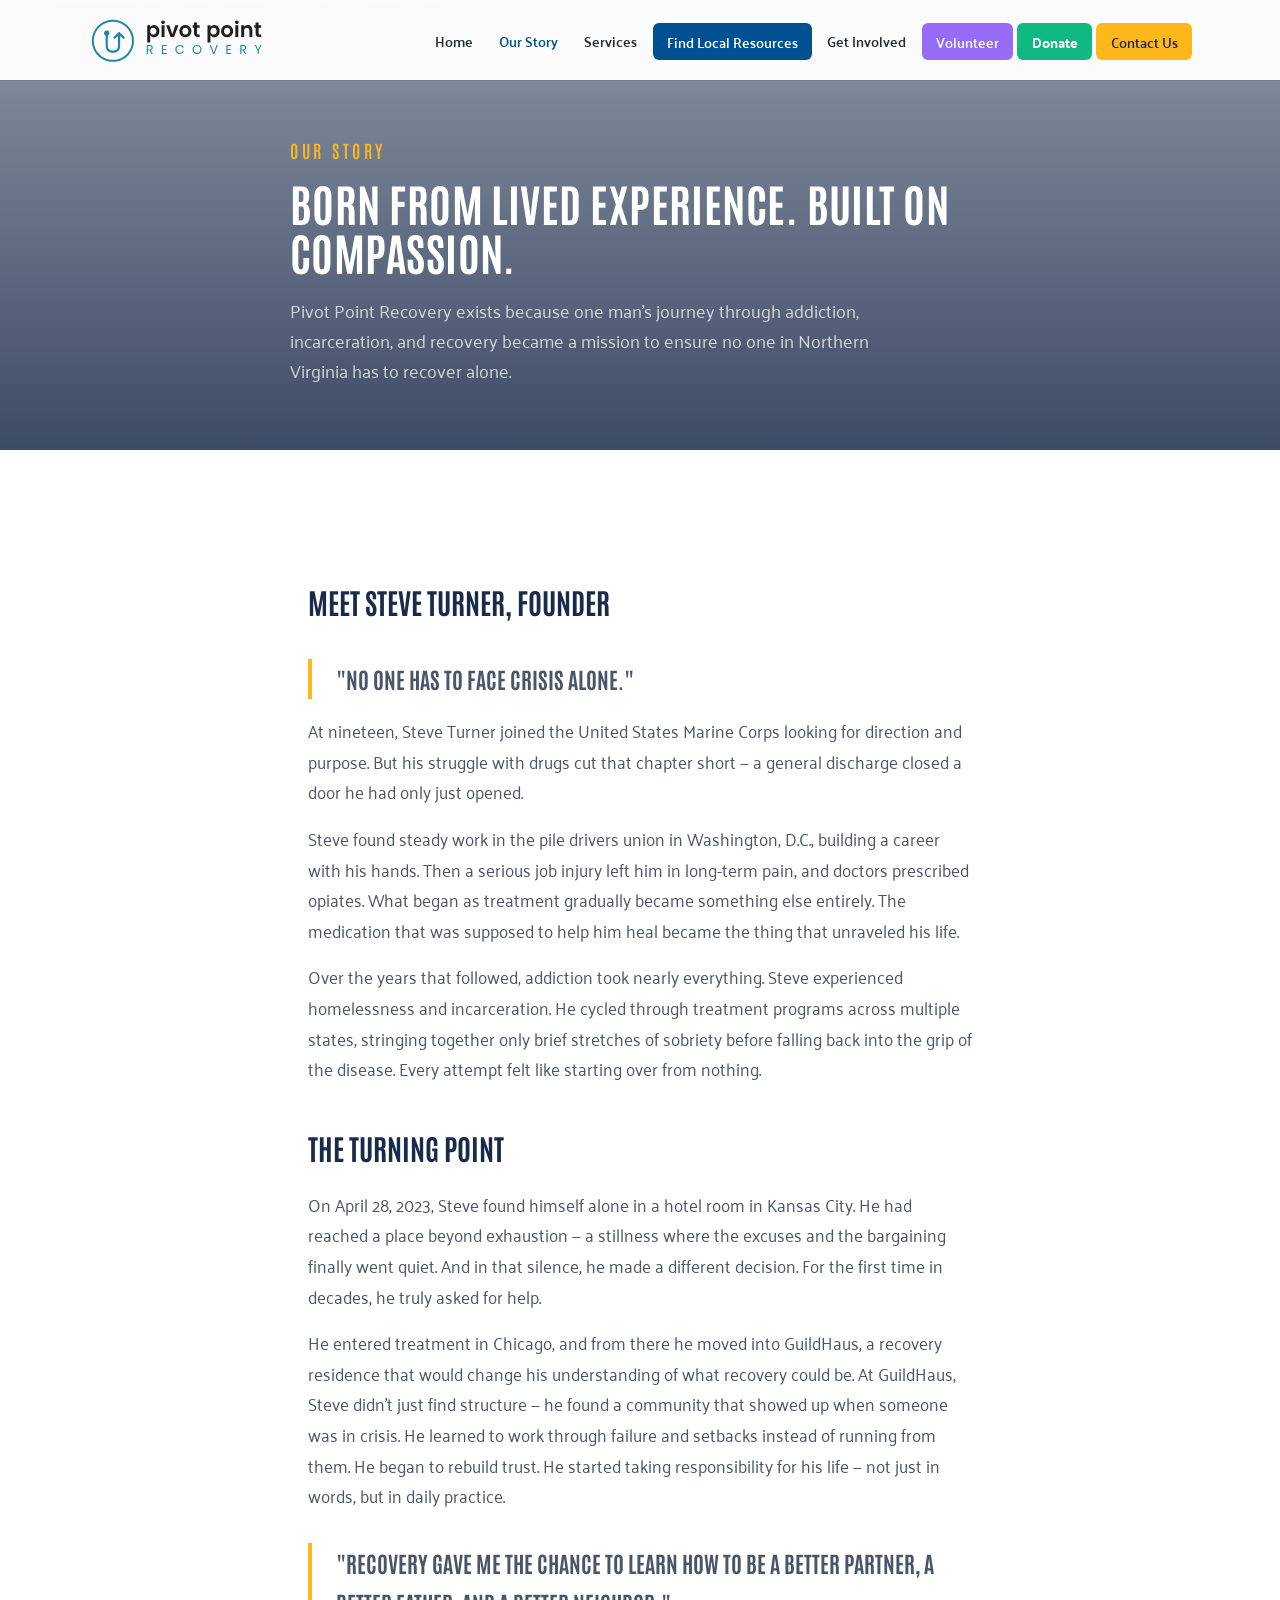
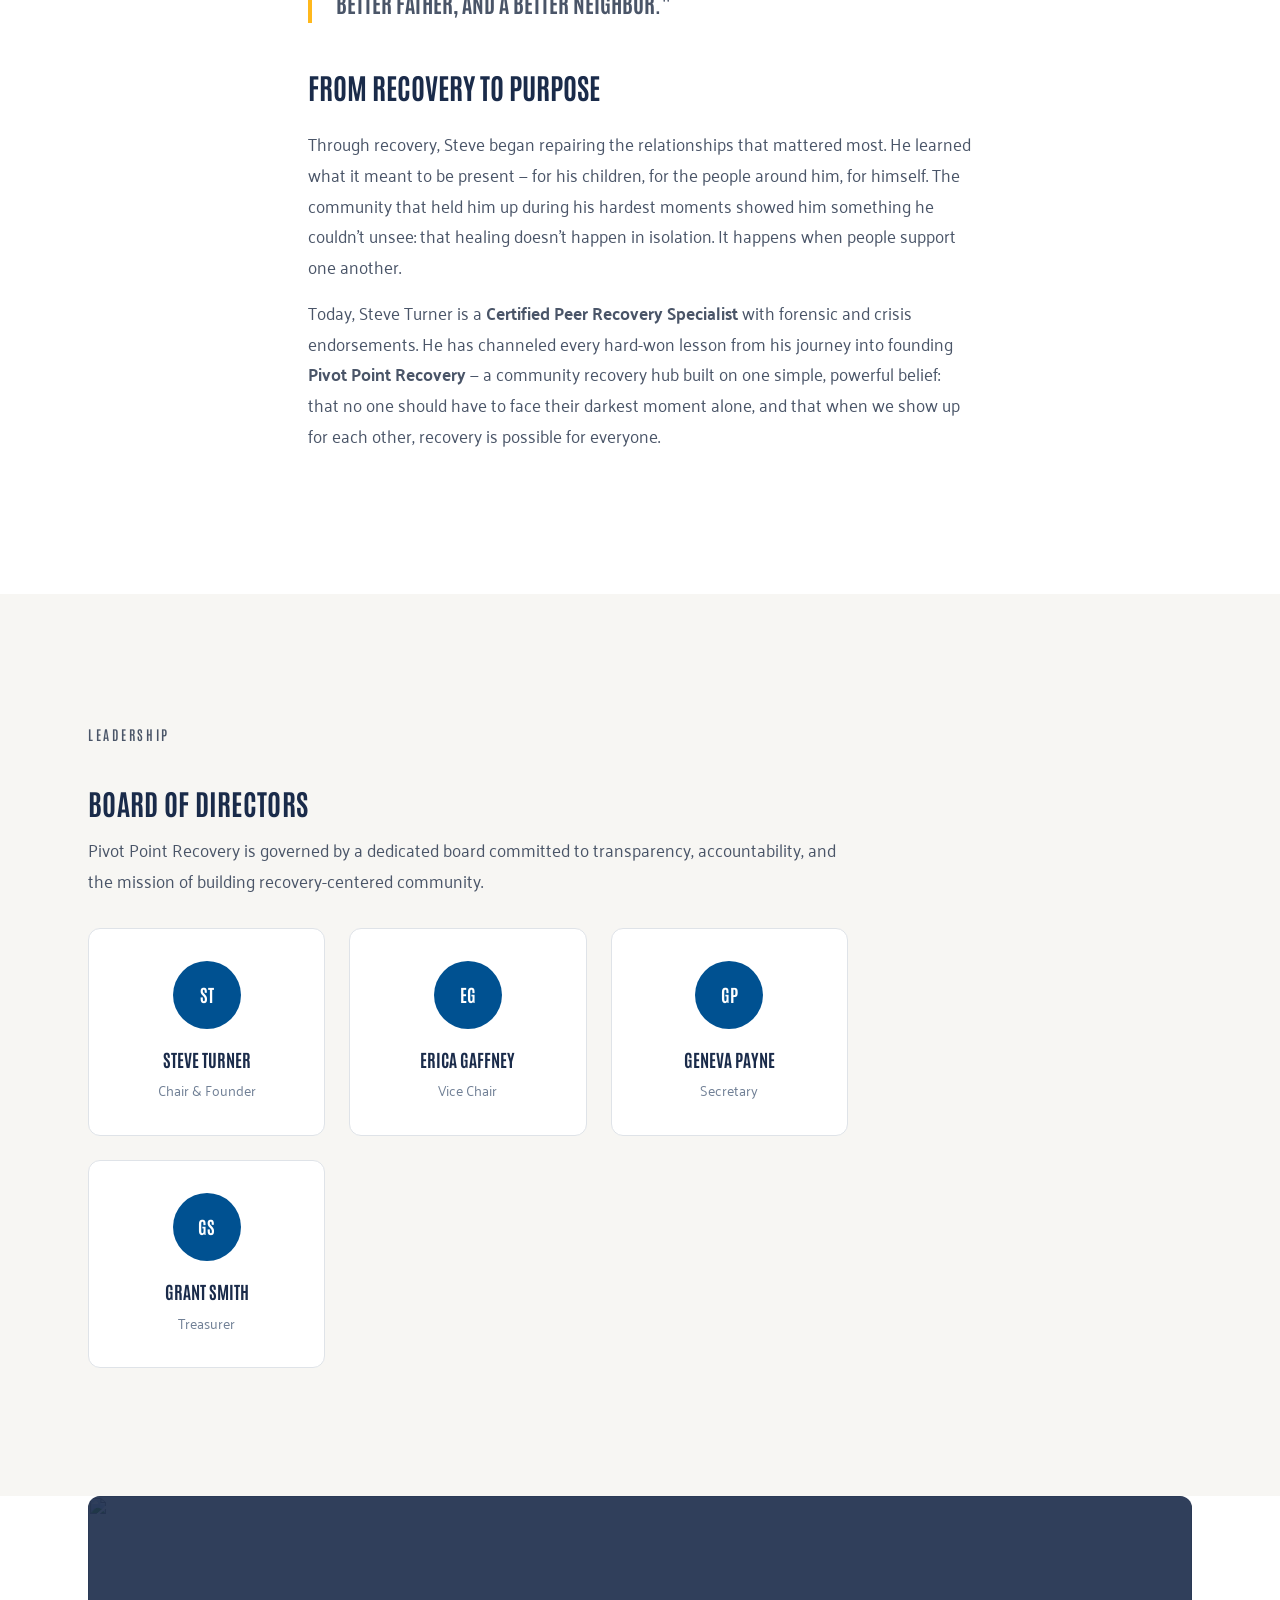
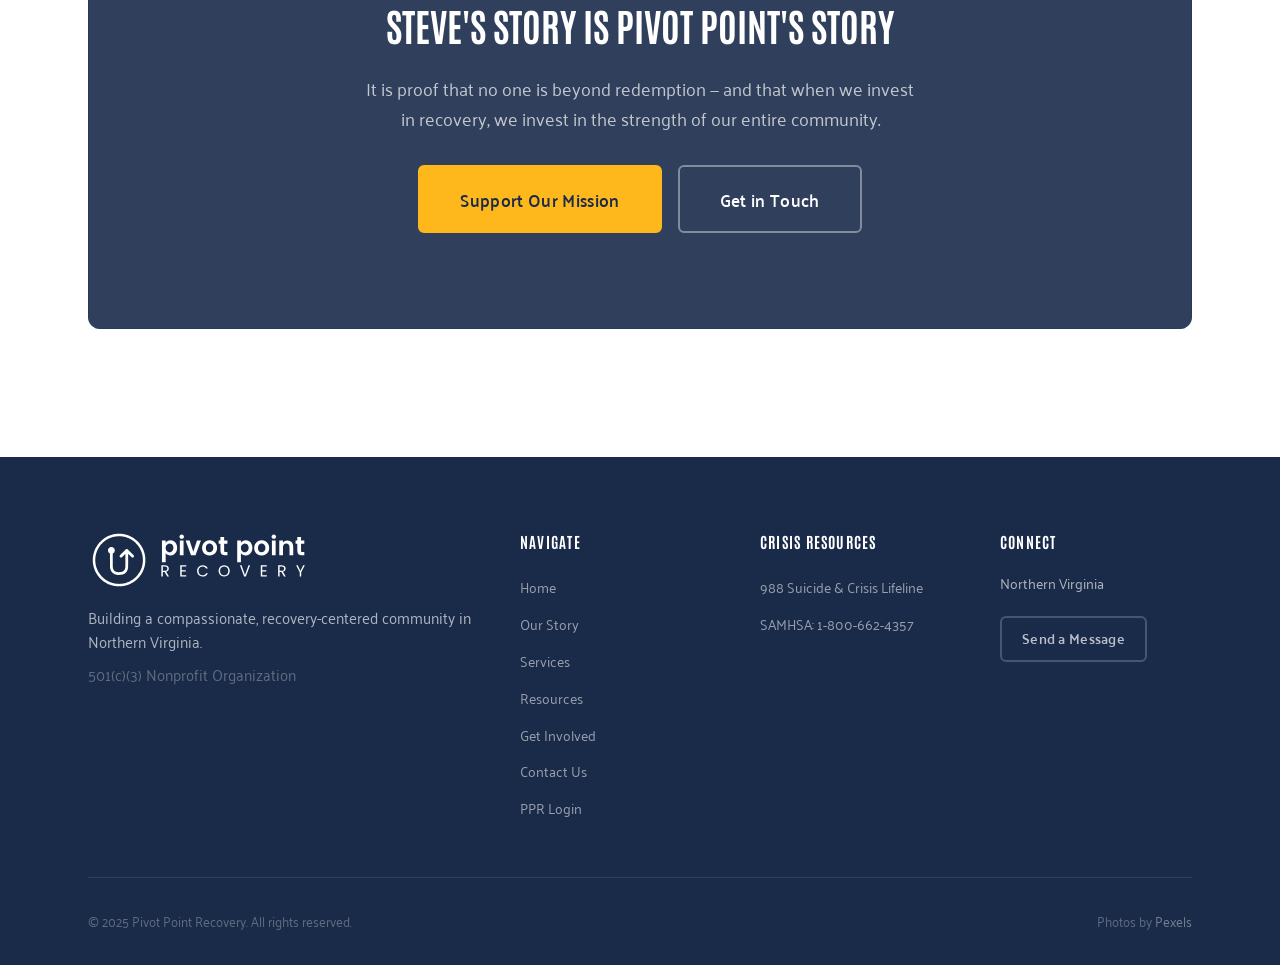
==== about.html @ d370912e "Extract public website into its own repo; fix volunteer + donate pages Pulls the public marketing si" ====
<!DOCTYPE html>
<html lang="en">
<head>
  <meta charset="UTF-8">
  <meta name="viewport" content="width=device-width, initial-scale=1.0">
  <title>Our Story — Pivot Point Recovery</title>
  <meta name="description" content="Founded by Steve Turner, a Certified Peer Recovery Specialist, Pivot Point Recovery was born from lived experience and a determination to give others the same opportunity for recovery.">
  <link rel="preconnect" href="https://fonts.googleapis.com">
  <link rel="preconnect" href="https://fonts.gstatic.com" crossorigin>
  <link href="https://fonts.googleapis.com/css2?family=Antonio:wght@400;500;600;700&family=Palanquin:wght@300;400;500;600;700&family=Plus+Jakarta+Sans:wght@500;700&display=swap" rel="stylesheet">
  <link rel="icon" type="image/svg+xml" href="/favicon.svg">
  <link rel="stylesheet" href="/styles.css">
</head>
<body>
  <nav class="nav scrolled" id="nav">
    <div class="nav-inner">
      <a href="/" class="nav-logo">
        <img class="nav-logo-img nav-logo-white" src="/logo-white.svg" alt="Pivot Point Recovery">
        <img class="nav-logo-img nav-logo-teal" src="/logo-color.svg" alt="Pivot Point Recovery">
      </a>
      <button class="nav-toggle" id="navToggle" aria-label="Toggle navigation"><span></span><span></span><span></span></button>
      <ul class="nav-links" id="navLinks">
        <li><a href="/">Home</a></li>
        <li><a href="/about" class="active">Our Story</a></li>
        <li><a href="/services">Services</a></li>
        <li><a href="/resources" class="nav-resources">Find Local Resources</a></li>
        <li><a href="/get-involved">Get Involved</a></li>
        <li><a href="/volunteer" class="nav-volunteer">Volunteer</a></li>
        <li><a href="/donate" class="nav-donate">Donate</a></li>
        <li><a href="/contact" class="nav-cta">Contact Us</a></li>
      </ul>
    </div>
  </nav>

  <section class="page-hero">
    <div class="page-hero-bg">
      <img src="https://images.pexels.com/photos/5711170/pexels-photo-5711170.jpeg?auto=compress&cs=tinysrgb&w=1920" alt="People sharing their stories during a recovery support group" loading="eager">
      <div class="page-hero-overlay"></div>
    </div>
    <div class="container">
      <p class="section-label">Our Story</p>
      <h1 class="section-title">Born from lived experience. Built on compassion.</h1>
      <p>Pivot Point Recovery exists because one man's journey through addiction, incarceration, and recovery became a mission to ensure no one in Northern Virginia has to recover alone.</p>
    </div>
  </section>

  <section class="content-section">
    <div class="container content-narrow">
      <h2>Meet Steve Turner, Founder</h2>
      <p class="story-quote">"No one has to face crisis alone."</p>
      <p>At nineteen, Steve Turner joined the United States Marine Corps looking for direction and purpose. But his struggle with drugs cut that chapter short — a general discharge closed a door he had only just opened.</p>
      <p>Steve found steady work in the pile drivers union in Washington, D.C., building a career with his hands. Then a serious job injury left him in long-term pain, and doctors prescribed opiates. What began as treatment gradually became something else entirely. The medication that was supposed to help him heal became the thing that unraveled his life.</p>
      <p>Over the years that followed, addiction took nearly everything. Steve experienced homelessness and incarceration. He cycled through treatment programs across multiple states, stringing together only brief stretches of sobriety before falling back into the grip of the disease. Every attempt felt like starting over from nothing.</p>
      <h2>The Turning Point</h2>
      <p>On April 28, 2023, Steve found himself alone in a hotel room in Kansas City. He had reached a place beyond exhaustion — a stillness where the excuses and the bargaining finally went quiet. And in that silence, he made a different decision. For the first time in decades, he truly asked for help.</p>
      <p>He entered treatment in Chicago, and from there he moved into GuildHaus, a recovery residence that would change his understanding of what recovery could be. At GuildHaus, Steve didn't just find structure — he found a community that showed up when someone was in crisis. He learned to work through failure and setbacks instead of running from them. He began to rebuild trust. He started taking responsibility for his life — not just in words, but in daily practice.</p>
      <p class="story-quote">"Recovery gave me the chance to learn how to be a better partner, a better father, and a better neighbor."</p>
      <h2>From Recovery to Purpose</h2>
      <p>Through recovery, Steve began repairing the relationships that mattered most. He learned what it meant to be present — for his children, for the people around him, for himself. The community that held him up during his hardest moments showed him something he couldn't unsee: that healing doesn't happen in isolation. It happens when people support one another.</p>
      <p>Today, Steve Turner is a <strong>Certified Peer Recovery Specialist</strong> with forensic and crisis endorsements. He has channeled every hard-won lesson from his journey into founding <strong>Pivot Point Recovery</strong> — a community recovery hub built on one simple, powerful belief: that no one should have to face their darkest moment alone, and that when we show up for each other, recovery is possible for everyone.</p>
    </div>
  </section>

  <section class="content-section alt">
    <div class="container">
      <div class="content-narrow">
        <p class="section-label">Leadership</p>
        <h2 class="section-title">Board of Directors</h2>
        <p>Pivot Point Recovery is governed by a dedicated board committed to transparency, accountability, and the mission of building recovery-centered community.</p>
      </div>
      <div class="team-grid" style="max-width:760px">
        <div class="team-card"><div class="team-initials">ST</div><h3>Steve Turner</h3><p>Chair &amp; Founder</p></div>
        <div class="team-card"><div class="team-initials">EG</div><h3>Erica Gaffney</h3><p>Vice Chair</p></div>
        <div class="team-card"><div class="team-initials">GP</div><h3>Geneva Payne</h3><p>Secretary</p></div>
        <div class="team-card"><div class="team-initials">GS</div><h3>Grant Smith</h3><p>Treasurer</p></div>
      </div>
    </div>
  </section>

  <section class="cta-section">
    <div class="container">
      <div class="cta-banner">
        <img src="https://images.pexels.com/photos/3184423/pexels-photo-3184423.jpeg?auto=compress&cs=tinysrgb&w=1920" alt="" class="cta-bg-img" loading="lazy">
        <div class="cta-overlay"></div>
        <div class="cta-content">
          <h2>Steve's story is Pivot Point's story</h2>
          <p>It is proof that no one is beyond redemption — and that when we invest in recovery, we invest in the strength of our entire community.</p>
          <div class="cta-actions">
            <a href="/get-involved" class="btn btn-primary btn-large">Support Our Mission</a>
            <a href="/contact" class="btn btn-ghost btn-large">Get in Touch</a>
          </div>
        </div>
      </div>
    </div>
  </section>

  <footer class="footer">
    <div class="container">
      <div class="footer-grid">
        <div class="footer-brand">
          <a href="/" class="footer-logo-link">
            <img class="footer-logo-img" src="/logo-white.svg" alt="Pivot Point Recovery">
          </a>
          <p>Building a compassionate, recovery-centered community in Northern Virginia.</p>
          <p class="footer-org-type">501(c)(3) Nonprofit Organization</p>
        </div>
        <div class="footer-col">
          <h4>Navigate</h4>
          <ul><li><a href="/">Home</a></li><li><a href="/about">Our Story</a></li><li><a href="/services">Services</a></li><li><a href="/resources">Resources</a></li><li><a href="/get-involved">Get Involved</a></li><li><a href="/contact">Contact Us</a></li><li><a href="/portal">PPR Login</a></li></ul>
        </div>
        <div class="footer-col">
          <h4>Crisis Resources</h4>
          <ul><li><a href="tel:988">988 Suicide &amp; Crisis Lifeline</a></li><li><a href="tel:18006624357">SAMHSA: 1-800-662-4357</a></li></ul>
        </div>
        <div class="footer-col">
          <h4>Connect</h4>
          <p>Northern Virginia</p>
          <a href="/contact" class="btn btn-outline btn-small">Send a Message</a>
        </div>
      </div>
      <div class="footer-bottom">
        <p>&copy; 2025 Pivot Point Recovery. All rights reserved.</p>
        <p class="photo-credit">Photos by <a href="https://www.pexels.com" target="_blank" rel="noopener">Pexels</a></p>
      </div>
    </div>
  </footer>
  <script src="/main.js"></script>
</body>
</html>
---- styles.css ----
/* ========================================
   PIVOT POINT RECOVERY — Modern Redesign
   Inspired by unitedway.org — bold, clean, people-centered
   Fonts: Antonio (headlines) + Palanquin (body)
   ======================================== */

:root {
  --color-blue: #005191;
  --color-blue-dark: #003d6e;
  --color-blue-light: #e8f1f8;
  --color-navy: #1a2b4a;
  --color-gold: #ffb81c;
  --color-gold-hover: #e5a518;
  --color-gold-glow: rgba(255, 184, 28, 0.12);
  --color-red: #e03c31;
  --color-white: #ffffff;
  --color-offwhite: #f7f6f3;
  --color-light: #eef0f2;
  --color-text: #1e2a3a;
  --color-text-mid: #4a5568;
  --color-text-light: #718096;
  --color-border: #dfe3e8;
  --font-display: 'Antonio', sans-serif;
  --font-body: 'Palanquin', -apple-system, sans-serif;
  --section-pad: clamp(5rem, 10vw, 8rem);
  --container: 1200px;
  --radius: 12px;
  --ease: cubic-bezier(0.22, 1, 0.36, 1);
}

*, *::before, *::after { box-sizing: border-box; margin: 0; padding: 0; }
html { scroll-behavior: smooth; }
body {
  font-family: var(--font-body);
  color: var(--color-text);
  background: var(--color-white);
  line-height: 1.7;
  font-size: 17px;
  -webkit-font-smoothing: antialiased;
}
a { color: var(--color-blue); text-decoration: none; transition: color 0.3s; }
a:hover { color: var(--color-blue-dark); }
img { max-width: 100%; display: block; }
ul { list-style: none; }

.container { max-width: var(--container); margin: 0 auto; padding: 0 clamp(1.25rem, 4vw, 3rem); }

/* ---- Typography ---- */
.section-label {
  font-family: var(--font-display);
  font-weight: 600;
  font-size: 0.85rem;
  letter-spacing: 0.2em;
  text-transform: uppercase;
  color: var(--color-blue);
  margin-bottom: 0.75rem;
}
.section-title {
  font-family: var(--font-display);
  font-size: clamp(1.9rem, 3.5vw, 3rem);
  font-weight: 700;
  text-transform: uppercase;
  color: var(--color-navy);
  line-height: 1.1;
  letter-spacing: 0.01em;
  margin-bottom: 1.25rem;
}
.section-header { max-width: 700px; margin-bottom: 3.5rem; }
.section-header.center { text-align: center; margin-left: auto; margin-right: auto; }
.section-header p { color: var(--color-text-mid); font-size: 1.1rem; }
.section-cta { text-align: center; margin-top: 3rem; }

/* ---- Buttons ---- */
.btn {
  display: inline-flex; align-items: center; gap: 0.5rem;
  padding: 0.85rem 2rem; font-family: var(--font-body); font-weight: 600;
  font-size: 0.95rem; border-radius: 6px; border: 2px solid transparent;
  cursor: pointer; transition: all 0.3s var(--ease); text-align: center;
  letter-spacing: 0.02em;
}
.btn-primary { background: var(--color-gold); color: var(--color-navy); border-color: var(--color-gold); }
.btn-primary:hover { background: var(--color-gold-hover); border-color: var(--color-gold-hover); color: var(--color-navy); transform: translateY(-2px); box-shadow: 0 8px 24px rgba(255,184,28,0.3); }
.btn-blue { background: var(--color-blue); color: #fff; border-color: var(--color-blue); }
.btn-blue:hover { background: var(--color-blue-dark); border-color: var(--color-blue-dark); color: #fff; transform: translateY(-2px); box-shadow: 0 8px 24px rgba(0,81,145,0.3); }
.btn-ghost { background: transparent; color: #fff; border-color: rgba(255,255,255,0.4); }
.btn-ghost:hover { border-color: #fff; color: #fff; transform: translateY(-2px); }
.btn-outline { background: transparent; color: var(--color-navy); border-color: var(--color-border); }
.btn-outline:hover { border-color: var(--color-blue); color: var(--color-blue); transform: translateY(-2px); }
.btn-large { padding: 1.1rem 2.5rem; font-size: 1.05rem; }
.btn-small { padding: 0.55rem 1.25rem; font-size: 0.85rem; }

/* ========================================
   NAVIGATION
   ======================================== */
.nav {
  position: fixed; top: 0; left: 0; right: 0; z-index: 1000;
  background: transparent;
  transition: all 0.4s;
}
.nav.scrolled {
  background: rgba(255, 255, 255, 0.97); backdrop-filter: blur(12px);
  box-shadow: 0 1px 0 rgba(0,0,0,0.08);
}
.nav.scrolled .nav-logo-text { color: var(--color-navy); }
.nav.scrolled .nav-links a { color: var(--color-text); }
.nav.scrolled .nav-links a:hover, .nav.scrolled .nav-links a.active { color: var(--color-blue); }
.nav.scrolled .nav-cta { background: var(--color-gold); color: var(--color-navy) !important; border-color: var(--color-gold); }
.nav.scrolled .nav-cta:hover { background: var(--color-gold-hover); }
.nav.scrolled .nav-toggle span { background: var(--color-navy); }

.nav-inner {
  max-width: var(--container); margin: 0 auto;
  padding: 0 clamp(1.25rem, 4vw, 3rem);
  display: flex; align-items: center; justify-content: space-between; height: 80px;
}
.nav-logo { display: flex; align-items: center; gap: 0.75rem; }
.nav-logo-mark {
  display: flex; align-items: center; justify-content: center;
  width: 44px; height: 44px; background: var(--color-blue); color: #fff;
  border-radius: 8px; font-family: var(--font-display); font-size: 0.9rem;
  font-weight: 700; letter-spacing: 0.02em;
}
.nav-logo-text { font-family: var(--font-display); font-size: 1.15rem; font-weight: 700; color: #fff; transition: color 0.4s; text-transform: uppercase; letter-spacing: 0.03em; }

/* ---- SVG Logo ---- */
.nav-logo-img { height: 48px; width: auto; }
.nav-logo-teal { display: none; }
.nav.scrolled .nav-logo-teal { display: block; }
.nav.scrolled .nav-logo-white { display: none; }
.footer-logo-img { height: 60px; width: auto; }

.nav-links { display: flex; align-items: center; gap: 0.25rem; }
.nav-links a {
  padding: 0.4rem 0.7rem; font-size: 0.85rem; font-weight: 600;
  color: rgba(255,255,255,0.85); border-radius: 6px; transition: all 0.3s;
}
.nav-links a:hover, .nav-links a.active { color: #fff; background: rgba(255,255,255,0.12); }
.nav-cta {
  background: var(--color-gold) !important; color: var(--color-navy) !important;
  padding: 0.35rem 0.9rem !important; border-radius: 6px !important;
  border: none;
}
.nav-cta:hover { background: var(--color-gold-hover) !important; }
.nav-resources {
  background: var(--color-blue) !important; color: #fff !important;
  padding: 0.35rem 0.9rem !important; border-radius: 6px !important;
  border: none; font-weight: 600 !important;
}
.nav-resources:hover { background: var(--color-blue-dark) !important; }
.nav.scrolled .nav-resources { background: var(--color-blue) !important; color: #fff !important; }
.nav.scrolled .nav-resources:hover { background: var(--color-blue-dark) !important; }
.nav-donate {
  background: #10b981 !important; color: #fff !important;
  padding: 0.35rem 0.9rem !important; border-radius: 6px !important;
  border: none; font-weight: 700 !important;
}
.nav-donate:hover { background: #059669 !important; }
.nav.scrolled .nav-donate { background: #10b981 !important; color: #fff !important; }
.nav.scrolled .nav-donate:hover { background: #059669 !important; }
.nav-volunteer {
  background: rgba(139,92,246,0.9) !important; color: #fff !important;
  padding: 0.35rem 0.9rem !important; border-radius: 6px !important;
  border: none; font-weight: 600 !important;
}
.nav-volunteer:hover { background: rgba(124,58,237,1) !important; }
.nav.scrolled .nav-volunteer { background: rgba(139,92,246,0.9) !important; color: #fff !important; }
.nav.scrolled .nav-volunteer:hover { background: rgba(124,58,237,1) !important; }

.nav-toggle { display: none; flex-direction: column; gap: 5px; background: none; border: none; cursor: pointer; padding: 8px; }
.nav-toggle span { display: block; width: 24px; height: 2px; background: #fff; border-radius: 2px; transition: all 0.3s; }

/* ========================================
   HERO — Static Image Background
   ======================================== */
.hero {
  position: relative; min-height: 100vh; display: flex;
  align-items: center; justify-content: center; overflow: hidden;
}
.hero-bg { position: absolute; inset: 0; }
.hero-bg img { width: 100%; height: 100%; object-fit: cover; }
.hero-overlay {
  position: absolute; inset: 0;
  background: linear-gradient(180deg, rgba(26,43,74,0.55) 0%, rgba(26,43,74,0.7) 50%, rgba(26,43,74,0.85) 100%);
}
.hero-content {
  position: relative; text-align: center; max-width: 860px;
  padding: 0 2rem; margin-top: -2rem;
}
.hero-badge {
  display: inline-block; padding: 0.5rem 1.25rem; border-radius: 6px;
  background: rgba(255,184,28,0.15); border: 1px solid rgba(255,184,28,0.3);
  font-family: var(--font-display); font-size: 0.8rem; font-weight: 600;
  letter-spacing: 0.2em; text-transform: uppercase;
  color: var(--color-gold); margin-bottom: 2rem;
  opacity: 0; animation: fadeUp 0.8s var(--ease) 0.2s forwards;
}
.hero-title {
  font-family: var(--font-display); font-size: clamp(2.4rem, 5.5vw, 4rem);
  font-weight: 700; text-transform: uppercase; letter-spacing: 0.01em;
  line-height: 1.08; color: #fff; margin-bottom: 1.5rem;
  opacity: 0; animation: fadeUp 0.8s var(--ease) 0.4s forwards;
}
.hero-title em { font-style: normal; color: var(--color-gold); }
.hero-tagline {
  font-family: var(--font-display); font-size: clamp(1rem, 1.8vw, 1.3rem);
  font-weight: 600; text-transform: uppercase; letter-spacing: 0.15em;
  color: var(--color-gold); margin-bottom: 1rem;
  opacity: 0; animation: fadeUp 0.8s var(--ease) 0.55s forwards;
}
.hero-subtitle {
  font-size: clamp(1rem, 1.5vw, 1.15rem); color: rgba(255,255,255,0.75);
  line-height: 1.8; max-width: 620px; margin: 0 auto 2.5rem;
  opacity: 0; animation: fadeUp 0.8s var(--ease) 0.7s forwards;
}
.hero-actions {
  display: flex; gap: 1rem; justify-content: center; flex-wrap: wrap;
  opacity: 0; animation: fadeUp 0.8s var(--ease) 0.9s forwards;
}

.hero-scroll {
  position: absolute; bottom: 2.5rem; left: 50%; transform: translateX(-50%);
  display: flex; flex-direction: column; align-items: center; gap: 0.5rem;
  color: rgba(255,255,255,0.4); font-family: var(--font-display);
  font-size: 0.7rem; letter-spacing: 0.25em; text-transform: uppercase;
  opacity: 0; animation: fadeUp 0.8s var(--ease) 1.2s forwards;
}
.scroll-line { width: 1px; height: 40px; background: rgba(255,255,255,0.2); position: relative; overflow: hidden; }
.scroll-line::after { content: ''; position: absolute; top: -100%; width: 100%; height: 50%; background: var(--color-gold); animation: scrollPulse 2s ease-in-out infinite; }

@keyframes fadeUp { from { opacity: 0; transform: translateY(24px); } to { opacity: 1; transform: translateY(0); } }
@keyframes scrollPulse { 0% { top: -50%; } 100% { top: 150%; } }

/* ========================================
   IMPACT STRIP
   ======================================== */
.impact-strip { background: var(--color-blue); padding: 2.5rem 0; }
.impact-items { display: flex; align-items: center; justify-content: center; gap: 3rem; flex-wrap: wrap; }
.impact-item { text-align: center; }
.impact-number { display: block; font-family: var(--font-display); font-size: 2.6rem; font-weight: 700; color: var(--color-gold); line-height: 1; }
.impact-label { display: block; font-size: 0.85rem; color: rgba(255,255,255,0.7); margin-top: 0.4rem; font-weight: 500; }
.impact-divider { width: 1px; height: 40px; background: rgba(255,255,255,0.15); }

/* ========================================
   SPLIT SECTIONS (Mission, Why Local)
   ======================================== */
.mission, .why-local { padding: var(--section-pad) 0; }
.split-section { display: grid; grid-template-columns: 1fr 1fr; gap: clamp(2rem, 5vw, 5rem); align-items: center; }
.split-section.reverse .split-image { order: 2; }
.split-section.reverse .split-content { order: 1; }
.split-image { border-radius: var(--radius); overflow: hidden; position: relative; }
.split-image img { width: 100%; height: 100%; object-fit: cover; min-height: 400px; }
.split-image::after {
  content: ''; position: absolute; bottom: 0; left: 0;
  width: 6px; height: 60%; background: var(--color-gold);
}
.split-content p { color: var(--color-text-mid); margin-bottom: 1.5rem; font-size: 1.05rem; }
.split-content .btn { margin-top: 0.5rem; }

/* ---- Check List ---- */
.check-list { margin-top: 1.5rem; display: flex; flex-direction: column; gap: 1rem; }
.check-item { display: flex; align-items: flex-start; gap: 0.85rem; }
.check-mark {
  flex-shrink: 0; width: 28px; height: 28px; display: flex; align-items: center;
  justify-content: center; background: var(--color-blue-light); color: var(--color-blue);
  border-radius: 50%; font-size: 0.8rem; font-weight: 700; margin-top: 0.1rem;
}
.check-item p { font-size: 1rem; color: var(--color-text-mid); line-height: 1.5; }

/* ========================================
   NEED SECTION — Image Cards
   ======================================== */
.need { padding: var(--section-pad) 0; background: var(--color-offwhite); }
.card-row { display: grid; grid-template-columns: repeat(3, 1fr); gap: 2rem; }
.image-card { border-radius: var(--radius); overflow: hidden; background: var(--color-white); box-shadow: 0 2px 12px rgba(0,0,0,0.04); transition: transform 0.4s var(--ease), box-shadow 0.4s; }
.image-card:hover { transform: translateY(-6px); box-shadow: 0 20px 50px rgba(0,0,0,0.08); }
.image-card-img { height: 220px; overflow: hidden; }
.image-card-img img { width: 100%; height: 100%; object-fit: cover; transition: transform 0.6s var(--ease); }
.image-card:hover .image-card-img img { transform: scale(1.05); }
.image-card-body { padding: 1.75rem; }
.image-card-body h3 { font-family: var(--font-display); font-size: 1.25rem; font-weight: 700; text-transform: uppercase; color: var(--color-navy); margin-bottom: 0.6rem; }
.image-card-body p { font-size: 0.95rem; color: var(--color-text-mid); line-height: 1.65; }

/* ========================================
   QUOTE BANNER
   ======================================== */
.quote-banner { position: relative; padding: clamp(5rem, 12vw, 10rem) 0; overflow: hidden; }
.quote-bg { position: absolute; inset: 0; }
.quote-bg img { width: 100%; height: 100%; object-fit: cover; }
.quote-overlay { position: absolute; inset: 0; background: rgba(0,81,145,0.88); }
.quote-banner .container { position: relative; }
.quote-banner blockquote { text-align: center; max-width: 700px; margin: 0 auto; }
.quote-banner blockquote p { font-family: var(--font-display); font-size: clamp(1.8rem, 4vw, 3rem); font-weight: 700; text-transform: uppercase; color: #fff; line-height: 1.15; margin-bottom: 1.5rem; }
.quote-banner cite { font-style: normal; font-size: 1rem; font-weight: 600; color: var(--color-gold); }

/* ========================================
   SERVICES GRID
   ======================================== */
.services-section { padding: var(--section-pad) 0; }
.services-grid { display: grid; grid-template-columns: repeat(4, 1fr); gap: 1.5rem; }
.service-card {
  padding: 2.25rem; border-radius: var(--radius); background: var(--color-white);
  border: 1px solid var(--color-border); transition: all 0.4s var(--ease);
  position: relative; overflow: hidden;
}
.service-card::before {
  content: ''; position: absolute; top: 0; left: 0;
  width: 100%; height: 4px; background: var(--color-blue);
  transform: scaleX(0); transform-origin: left; transition: transform 0.4s var(--ease);
}
.service-card:hover { transform: translateY(-4px); box-shadow: 0 16px 40px rgba(0,0,0,0.06); }
.service-card:hover::before { transform: scaleX(1); }
.service-card.featured { background: var(--color-navy); border-color: var(--color-navy); }
.service-card.featured::before { background: var(--color-gold); }
.service-card.featured h3, .service-card.featured p { color: #fff; }
.service-card.featured .service-icon { background: rgba(255,184,28,0.15); color: var(--color-gold); }
.service-icon {
  width: 52px; height: 52px; display: flex; align-items: center; justify-content: center;
  background: var(--color-blue-light); color: var(--color-blue); border-radius: 10px; margin-bottom: 1.25rem;
}
.service-icon svg { width: 24px; height: 24px; }
.service-card h3 { font-family: var(--font-display); font-size: 1.2rem; font-weight: 700; text-transform: uppercase; color: var(--color-navy); margin-bottom: 0.6rem; }
.service-card p { font-size: 0.95rem; color: var(--color-text-mid); line-height: 1.65; }

/* ========================================
   CTA BANNER
   ======================================== */
.cta-section { padding: 0 0 var(--section-pad); }
.cta-banner {
  position: relative; border-radius: var(--radius); overflow: hidden;
  padding: clamp(3.5rem, 8vw, 6rem) clamp(2rem, 5vw, 4rem); text-align: center;
}
.cta-bg-img { position: absolute; inset: 0; width: 100%; height: 100%; object-fit: cover; }
.cta-overlay { position: absolute; inset: 0; background: rgba(26,43,74,0.9); }
.cta-content { position: relative; }
.cta-content h2 { font-family: var(--font-display); font-size: clamp(1.6rem, 3vw, 2.6rem); font-weight: 700; text-transform: uppercase; color: #fff; margin-bottom: 1rem; }
.cta-content p { font-size: 1.1rem; color: rgba(255,255,255,0.7); max-width: 560px; margin: 0 auto 2rem; }
.cta-actions { display: flex; gap: 1rem; justify-content: center; flex-wrap: wrap; }

/* ========================================
   FOOTER
   ======================================== */
.footer { background: var(--color-navy); color: rgba(255,255,255,0.65); padding: 4.5rem 0 2rem; }
.footer-grid { display: grid; grid-template-columns: 2fr 1fr 1fr 1fr; gap: 3rem; padding-bottom: 3rem; border-bottom: 1px solid rgba(255,255,255,0.1); }
.footer-logo-link { display: flex; align-items: center; gap: 0.75rem; margin-bottom: 1rem; }
.footer-logo-link .nav-logo-mark { width: 38px; height: 38px; font-size: 0.75rem; }
.footer-logo-link .nav-logo-text { color: #fff; font-size: 1rem; }
.footer-brand p { font-size: 0.92rem; line-height: 1.65; margin-top: 0.5rem; }
.footer-org-type { font-size: 0.8rem; color: rgba(255,255,255,0.3); margin-top: 0.5rem; }
.footer-col h4 { font-family: var(--font-display); font-weight: 700; text-transform: uppercase; letter-spacing: 0.08em; color: #fff; font-size: 0.95rem; margin-bottom: 1rem; }
.footer-col ul li { margin-bottom: 0.5rem; }
.footer-col a { color: rgba(255,255,255,0.55); font-size: 0.9rem; }
.footer-col a:hover { color: var(--color-gold); }
.footer-col p { font-size: 0.9rem; margin-bottom: 1rem; }
.footer-col .btn { margin-top: 0.25rem; color: rgba(255,255,255,0.7); border-color: rgba(255,255,255,0.2); }
.footer-col .btn:hover { color: #fff; border-color: var(--color-gold); }
.footer-bottom { padding-top: 2rem; display: flex; justify-content: space-between; align-items: center; flex-wrap: wrap; gap: 1rem; }
.footer-bottom p { font-size: 0.82rem; color: rgba(255,255,255,0.3); }
.photo-credit a { color: rgba(255,255,255,0.4); }
.photo-credit a:hover { color: var(--color-gold); }

/* ========================================
   INNER PAGES
   ======================================== */
.page-hero {
  position: relative; padding: calc(80px + 3rem) 0 4rem; overflow: hidden;
  min-height: 50vh; display: flex; align-items: flex-end;
}
.page-hero-bg { position: absolute; inset: 0; }
.page-hero-bg img { width: 100%; height: 100%; object-fit: cover; }
.page-hero-overlay { position: absolute; inset: 0; background: linear-gradient(180deg, rgba(26,43,74,0.5) 0%, rgba(26,43,74,0.85) 100%); }
.page-hero .container { position: relative; }
.page-hero .section-label { color: var(--color-gold); }
.page-hero .section-title { color: #fff; max-width: 700px; }
.page-hero p { color: rgba(255,255,255,0.75); font-size: 1.1rem; max-width: 600px; }

.content-section { padding: var(--section-pad) 0; }
.content-section.alt { background: var(--color-offwhite); }
.content-narrow { max-width: 760px; }
.content-narrow h2 { font-family: var(--font-display); font-size: clamp(1.4rem, 2.5vw, 1.8rem); font-weight: 700; text-transform: uppercase; color: var(--color-navy); margin: 2.5rem 0 1rem; }
.content-narrow h2:first-child { margin-top: 0; }
.content-narrow p { color: var(--color-text-mid); margin-bottom: 1rem; line-height: 1.8; }

.story-quote {
  font-family: var(--font-display); font-size: 1.4rem; font-weight: 700;
  text-transform: uppercase; color: var(--color-navy);
  border-left: 4px solid var(--color-gold);
  padding-left: 1.5rem; margin: 2rem 0; line-height: 1.3;
}

/* Team Grid */
.team-grid { display: grid; grid-template-columns: repeat(auto-fit, minmax(220px, 1fr)); gap: 1.5rem; margin-top: 2rem; }
.team-card { padding: 2rem; background: var(--color-white); border-radius: var(--radius); text-align: center; border: 1px solid var(--color-border); transition: transform 0.3s var(--ease), box-shadow 0.3s; }
.team-card:hover { transform: translateY(-4px); box-shadow: 0 12px 30px rgba(0,0,0,0.06); }
.team-initials { width: 68px; height: 68px; display: flex; align-items: center; justify-content: center; background: var(--color-blue); color: #fff; font-family: var(--font-display); font-size: 1.1rem; font-weight: 700; border-radius: 50%; margin: 0 auto 1rem; }
.team-card h3 { font-family: var(--font-display); font-size: 1.1rem; font-weight: 700; text-transform: uppercase; color: var(--color-navy); margin-bottom: 0.25rem; }
.team-card p { font-size: 0.9rem; color: var(--color-text-light); }

/* Service Details */
.service-detail { padding: 2.5rem; background: var(--color-white); border-radius: var(--radius); border: 1px solid var(--color-border); margin-bottom: 1.5rem; transition: all 0.3s var(--ease); position: relative; overflow: hidden; }
.service-detail::before { content: ''; position: absolute; top: 0; left: 0; width: 4px; height: 100%; background: var(--color-blue); opacity: 0; transition: opacity 0.3s; }
.service-detail:hover { border-color: var(--color-blue); box-shadow: 0 8px 30px rgba(0,0,0,0.04); }
.service-detail:hover::before { opacity: 1; }
.service-detail h3 { font-family: var(--font-display); font-size: 1.3rem; font-weight: 700; text-transform: uppercase; color: var(--color-navy); margin-bottom: 0.75rem; }
.service-detail p { color: var(--color-text-mid); line-height: 1.75; }

/* Involve Cards */
.involve-cards { display: grid; grid-template-columns: repeat(auto-fit, minmax(280px, 1fr)); gap: 1.5rem; margin-top: 2rem; }
.involve-card { padding: 2.5rem; background: var(--color-white); border-radius: var(--radius); border: 1px solid var(--color-border); transition: all 0.4s var(--ease); position: relative; overflow: hidden; }
.involve-card::before { content: ''; position: absolute; bottom: 0; left: 0; width: 100%; height: 4px; background: var(--color-gold); transform: scaleX(0); transform-origin: left; transition: transform 0.4s var(--ease); }
.involve-card:hover { transform: translateY(-4px); box-shadow: 0 16px 40px rgba(0,0,0,0.06); }
.involve-card:hover::before { transform: scaleX(1); }
.involve-card h3 { font-family: var(--font-display); font-size: 1.3rem; font-weight: 700; text-transform: uppercase; color: var(--color-navy); margin-bottom: 0.75rem; }
.involve-card p { color: var(--color-text-mid); line-height: 1.7; margin-bottom: 1.25rem; }

/* Contact */
.contact-grid { display: grid; grid-template-columns: 1fr 1.2fr; gap: 4rem; align-items: start; }
.contact-info h3 { font-family: var(--font-display); font-size: 1.15rem; font-weight: 700; text-transform: uppercase; color: var(--color-navy); margin: 2rem 0 0.5rem; }
.contact-info h3:first-child { margin-top: 0; }
.contact-info p { color: var(--color-text-mid); line-height: 1.7; }
.contact-form { background: var(--color-offwhite); padding: 2.5rem; border-radius: var(--radius); border: 1px solid var(--color-border); }
.form-group { margin-bottom: 1.25rem; }
.form-group label { display: block; font-weight: 600; font-size: 0.88rem; color: var(--color-navy); margin-bottom: 0.4rem; }
.form-group input, .form-group textarea, .form-group select {
  width: 100%; padding: 0.9rem 1.1rem; font-family: var(--font-body); font-size: 0.95rem;
  border: 1.5px solid var(--color-border); border-radius: 8px; background: var(--color-white);
  color: var(--color-text); transition: border-color 0.3s, box-shadow 0.3s;
}
.form-group input:focus, .form-group textarea:focus, .form-group select:focus { outline: none; border-color: var(--color-blue); box-shadow: 0 0 0 3px rgba(0,81,145,0.1); }
.form-group textarea { resize: vertical; min-height: 130px; }
.form-note { margin-top: 1rem; font-size: 0.82rem; color: var(--color-text-light); text-align: center; }
.form-row { display: grid; grid-template-columns: 1fr 1fr; gap: 1.25rem; }

/* Volunteer Form */
.volunteer-form-section { max-width: 680px; margin: 0 auto; }
.volunteer-form-header { text-align: center; margin-bottom: 2.5rem; }
.volunteer-form-header p:not(.section-label) { color: var(--color-text-mid); font-size: 1.05rem; margin-top: 0.5rem; }

/* ========================================
   RESOURCE DIRECTORY
   ======================================== */
.resource-search-bar { margin-bottom: 1.5rem; }
.resource-search-bar input {
  width: 100%; padding: 1rem 1.25rem; font-family: var(--font-body); font-size: 1rem;
  border: 1.5px solid var(--color-border); border-radius: 8px; background: var(--color-white);
  color: var(--color-text); transition: border-color 0.3s, box-shadow 0.3s;
}
.resource-search-bar input:focus { outline: none; border-color: var(--color-blue); box-shadow: 0 0 0 3px rgba(0,81,145,0.1); }
.resource-tags { display: flex; flex-wrap: wrap; gap: 0.5rem; margin-bottom: 1.5rem; }
.resource-tag {
  padding: 0.45rem 1rem; font-family: var(--font-body); font-size: 0.85rem; font-weight: 600;
  border: 1.5px solid var(--color-border); border-radius: 50px; background: var(--color-white);
  color: var(--color-text-mid); cursor: pointer; transition: all 0.25s var(--ease);
}
.resource-tag:hover { border-color: var(--color-blue); color: var(--color-blue); }
.resource-tag.active { background: var(--color-blue); color: #fff; border-color: var(--color-blue); }
.resource-count { font-size: 0.88rem; color: var(--color-text-light); margin-bottom: 1.5rem; }
.resource-grid { display: grid; grid-template-columns: repeat(auto-fill, minmax(340px, 1fr)); gap: 1.5rem; }
.resource-card {
  padding: 2rem; border-radius: var(--radius); background: var(--color-white);
  border: 1px solid var(--color-border); transition: all 0.3s var(--ease);
  position: relative; display: flex; flex-direction: column;
}
.resource-card:hover { border-color: var(--color-blue); box-shadow: 0 8px 30px rgba(0,0,0,0.06); transform: translateY(-3px); }
.resource-card-category {
  display: inline-block; font-family: var(--font-display); font-size: 0.72rem; font-weight: 600;
  text-transform: uppercase; letter-spacing: 0.15em; color: var(--color-blue);
  background: var(--color-blue-light); padding: 0.25rem 0.75rem; border-radius: 4px;
  margin-bottom: 0.75rem; width: fit-content;
}
.resource-card h3 {
  font-family: var(--font-display); font-size: 1.15rem; font-weight: 700;
  text-transform: uppercase; color: var(--color-navy); margin-bottom: 0.6rem; line-height: 1.25;
}
.resource-card > p { font-size: 0.92rem; color: var(--color-text-mid); line-height: 1.7; margin-bottom: 1rem; flex: 1; }
.resource-card-tags { display: flex; flex-wrap: wrap; gap: 0.35rem; margin-bottom: 1rem; }
.resource-card-tag {
  font-size: 0.75rem; font-weight: 600; padding: 0.2rem 0.6rem; border-radius: 4px;
  background: var(--color-offwhite); color: var(--color-text-mid); border: 1px solid var(--color-border);
}
.resource-card-meta { font-size: 0.85rem; color: var(--color-text-light); border-top: 1px solid var(--color-border); padding-top: 0.85rem; display: flex; flex-direction: column; gap: 0.25rem; }
.resource-card-meta a { font-weight: 600; }
.resource-card-address { font-weight: 500 !important; font-size: 0.82rem; color: var(--color-text-mid) !important; display: flex; align-items: flex-start; gap: 0.25rem; line-height: 1.4; margin-top: 0.25rem; }
.resource-card-address:hover { color: var(--color-blue) !important; }
.resource-location-filters { margin-bottom: 1.5rem; }
.resource-location-row { display: flex; gap: 1rem; align-items: flex-end; flex-wrap: wrap; }
.resource-location-field { display: flex; flex-direction: column; gap: 0.35rem; }
.resource-location-field label { font-weight: 600; font-size: 0.82rem; color: var(--color-navy); }
.resource-location-field input,
.resource-location-field select {
  padding: 0.7rem 1rem; font-family: var(--font-body); font-size: 0.92rem;
  border: 1.5px solid var(--color-border); border-radius: 8px; background: var(--color-white);
  color: var(--color-text); transition: border-color 0.3s, box-shadow 0.3s;
}
.resource-location-field input { width: 140px; }
.resource-location-field select { width: 240px; }
.resource-location-field input:focus,
.resource-location-field select:focus { outline: none; border-color: var(--color-blue); box-shadow: 0 0 0 3px rgba(0,81,145,0.1); }
.resource-no-results { text-align: center; padding: 3rem 1rem; font-size: 1.05rem; color: var(--color-text-mid); }

/* ========================================
   RESPONSIVE
   ======================================== */
@media (max-width: 1024px) {
  .footer-grid { grid-template-columns: 1fr 1fr; gap: 2rem; }
  .services-grid { grid-template-columns: 1fr 1fr; }
}
@media (max-width: 900px) {
  .split-section { grid-template-columns: 1fr; gap: 2.5rem; }
  .split-section.reverse .split-image { order: 0; }
  .split-section.reverse .split-content { order: 0; }
  .card-row { grid-template-columns: 1fr; }
  .contact-grid { grid-template-columns: 1fr; }
  .footer-grid { grid-template-columns: 1fr; }
}
@media (max-width: 768px) {
  .nav-toggle { display: flex; }
  .nav-links {
    display: none; position: absolute; top: 80px; left: 0; right: 0;
    background: var(--color-white); flex-direction: column; padding: 1rem 1.5rem 1.5rem;
    box-shadow: 0 12px 40px rgba(0,0,0,0.1);
  }
  .nav-links.open { display: flex; }
  .nav-links a { color: var(--color-text) !important; padding: 0.75rem 1rem; }
  .nav-links a:hover, .nav-links a.active { color: var(--color-blue) !important; background: var(--color-blue-light); }
  .nav-cta { background: var(--color-gold) !important; color: var(--color-navy) !important; text-align: center; margin-top: 0.5rem; }
  .nav-resources { background: var(--color-blue) !important; color: #fff !important; text-align: center; border-radius: 6px !important; }
  .nav-donate { text-align: center; margin-top: 0.25rem; }
  .nav-volunteer { text-align: center; margin-top: 0.25rem; }
  .hero { min-height: 90vh; }
  .impact-items { gap: 2rem; }
  .impact-divider { display: none; }
  .services-grid { grid-template-columns: 1fr 1fr; }
  .form-row { grid-template-columns: 1fr; }

  .split-image img { min-height: 280px; }
  .resource-location-field input { width: 100%; }
  .resource-location-field select { width: 100%; }
  .resource-location-row { flex-direction: column; align-items: stretch; }
  .resource-location-field { width: 100%; }
}
@media (max-width: 480px) {
  body { font-size: 16px; }
  .hero-actions, .cta-actions { flex-direction: column; align-items: center; }
  .hero-actions .btn, .cta-actions .btn { width: 100%; justify-content: center; }
  .footer-bottom { flex-direction: column; text-align: center; }
  .services-grid { grid-template-columns: 1fr; }
  .resource-grid { grid-template-columns: 1fr; }
}


/* ---- Nav header spacing & wrapping fix ---- */
.nav-links { flex-wrap: wrap; justify-content: flex-end; }
.nav-inner { gap: 1rem; }

@media (max-width: 768px) {
  .nav-links { gap: 0.25rem; }
    .nav-links a { font-size: 0.95rem; padding: 0.65rem 1rem; }
      .nav-cta, .nav-resources, .nav-donate, .nav-volunteer {
          padding: 0.55rem 1rem !important;
              text-align: center;
                  width: 100%;
                      justify-content: center;
                          display: block;
                            }
                            }
/* ========================================
   SHARED FORM FEEDBACK
   (was inline on contact.html; shared by
   contact / volunteer / donate)
   ======================================== */
.form-error { color: #dc2626; font-size: 0.8rem; margin-top: 0.3rem; display: none; }
.form-error.visible { display: block; }
.contact-form input.error, .contact-form select.error, .contact-form textarea.error { border-color: #dc2626 !important; }
.toast { position: fixed; top: 100px; right: 1.5rem; padding: 0.85rem 1.25rem; border-radius: 8px; color: #fff; font-size: 0.88rem; font-weight: 500; z-index: 9999; transform: translateX(120%); transition: transform 0.3s ease; max-width: 360px; }
.toast.show { transform: translateX(0); }
.toast.success { background: #059669; }
.toast.error { background: #dc2626; }
.spinner { display: inline-block; width: 16px; height: 16px; border: 2.5px solid rgba(255,255,255,0.3); border-top-color: #fff; border-radius: 50%; animation: spin 0.6s linear infinite; vertical-align: middle; margin-right: 0.5rem; }
@keyframes spin { to { transform: rotate(360deg); } }
/* Honeypot: invisible, off-screen, and aria-hidden so bots fill it but real users never see it */
.hp-field { position: absolute; left: -10000px; width: 1px; height: 1px; overflow: hidden; opacity: 0; pointer-events: none; }
.contact-success { display: none; text-align: center; padding: 2rem 0; }
.contact-success svg { width: 48px; height: 48px; color: #059669; margin-bottom: 1rem; }
.contact-success h2 { font-family: var(--font-display); font-size: 1.25rem; color: var(--color-navy); text-transform: uppercase; margin: 1rem 0 0.5rem; }
.contact-success p { color: var(--color-text-mid); line-height: 1.6; }

/* Checkbox / radio groups (volunteer interests, availability) */
.check-group { display: grid; grid-template-columns: repeat(auto-fit, minmax(210px, 1fr)); gap: 0.6rem; }
.check-option {
  display: flex; align-items: flex-start; gap: 0.6rem; padding: 0.8rem 1rem;
  background: var(--color-white); border: 1.5px solid var(--color-border);
  border-radius: 8px; cursor: pointer; transition: border-color 0.25s, box-shadow 0.25s;
  font-size: 0.92rem; line-height: 1.4;
}
.check-option:hover { border-color: var(--color-blue); }
.check-option input { width: auto; margin: 0.15rem 0 0; accent-color: var(--color-blue); flex-shrink: 0; }
.check-option:has(input:checked) { border-color: var(--color-blue); box-shadow: 0 0 0 3px rgba(0,81,145,0.1); }
.field-hint { font-size: 0.82rem; color: var(--color-text-light); margin: -0.15rem 0 0.6rem; }
.required-star { color: #dc2626; }

/* ========================================
   DONATE
   ======================================== */
.donate-grid { display: grid; grid-template-columns: 1.1fr 0.9fr; gap: 4rem; align-items: start; }
.amount-grid { display: grid; grid-template-columns: repeat(3, 1fr); gap: 0.75rem; margin-bottom: 1rem; }
.amount-btn {
  padding: 1rem 0.5rem; font-family: var(--font-display); font-size: 1.35rem; font-weight: 700;
  color: var(--color-navy); background: var(--color-white); border: 2px solid var(--color-border);
  border-radius: 10px; cursor: pointer; transition: all 0.25s var(--ease); line-height: 1;
}
.amount-btn:hover { border-color: var(--color-blue); color: var(--color-blue); }
.amount-btn.active { background: var(--color-blue); border-color: var(--color-blue); color: #fff; }
.amount-custom { position: relative; }
.amount-custom span {
  position: absolute; left: 1.1rem; top: 50%; transform: translateY(-50%);
  font-family: var(--font-display); font-size: 1.1rem; font-weight: 700; color: var(--color-text-light);
}
.amount-custom input { padding-left: 2.2rem !important; font-family: var(--font-display); font-size: 1.1rem; font-weight: 700; }
.freq-toggle { display: grid; grid-template-columns: 1fr 1fr; gap: 0; border: 2px solid var(--color-border); border-radius: 10px; overflow: hidden; margin-bottom: 1.5rem; }
.freq-toggle button {
  padding: 0.8rem 1rem; font-family: var(--font-body); font-weight: 600; font-size: 0.92rem;
  background: var(--color-white); color: var(--color-text-mid); border: none; cursor: pointer; transition: all 0.25s;
}
.freq-toggle button.active { background: var(--color-blue); color: #fff; }
.donate-summary {
  background: var(--color-navy); color: #fff; padding: 1.25rem 1.5rem; border-radius: 10px;
  display: flex; align-items: baseline; justify-content: space-between; margin-bottom: 1.25rem;
}
.donate-summary .label { font-size: 0.85rem; color: rgba(255,255,255,0.7); text-transform: uppercase; letter-spacing: 0.08em; font-family: var(--font-display); }
.donate-summary .value { font-family: var(--font-display); font-size: 1.9rem; font-weight: 700; color: var(--color-gold); line-height: 1; }
.impact-levels { display: grid; gap: 1rem; }
.impact-level {
  display: flex; gap: 1.1rem; align-items: flex-start; padding: 1.35rem 1.5rem;
  background: var(--color-white); border: 1px solid var(--color-border);
  border-left: 4px solid var(--color-gold); border-radius: var(--radius);
}
.impact-level .amt { font-family: var(--font-display); font-size: 1.45rem; font-weight: 700; color: var(--color-blue); line-height: 1; min-width: 4.5rem; }
.impact-level p { color: var(--color-text-mid); font-size: 0.95rem; line-height: 1.6; }
.give-other { display: grid; grid-template-columns: repeat(auto-fit, minmax(240px, 1fr)); gap: 1.5rem; margin-top: 2rem; }
.give-other-card { padding: 2rem; background: var(--color-white); border: 1px solid var(--color-border); border-radius: var(--radius); }
.give-other-card h3 { font-family: var(--font-display); font-size: 1.05rem; font-weight: 700; text-transform: uppercase; color: var(--color-navy); margin-bottom: 0.6rem; }
.give-other-card p { color: var(--color-text-mid); font-size: 0.93rem; line-height: 1.65; }
.trust-bar {
  display: flex; flex-wrap: wrap; justify-content: center; gap: 2.5rem;
  padding: 1.5rem 2rem; background: var(--color-blue-light); border-radius: var(--radius); margin-top: 2.5rem;
}
.trust-item { text-align: center; }
.trust-item strong { display: block; font-family: var(--font-display); font-size: 1.15rem; color: var(--color-navy); text-transform: uppercase; }
.trust-item span { font-size: 0.85rem; color: var(--color-text-mid); }

@media (max-width: 900px) {
  .donate-grid { grid-template-columns: 1fr; gap: 2.5rem; }
}
@media (max-width: 560px) {
  .amount-grid { grid-template-columns: repeat(2, 1fr); }
  .check-group { grid-template-columns: 1fr; }
  .trust-bar { gap: 1.5rem; }
}

/* Legal / tax-deductibility disclosure in the footer. Deliberately more
   legible than .footer-bottom p (30% white), which is fine for a copyright
   line but too faint for a substantive donor disclosure. */
.footer-legal {
  padding-top: 2rem;
  font-size: 0.85rem;
  line-height: 1.6;
  color: rgba(255, 255, 255, 0.62);
  max-width: 720px;
}
.footer-legal + .footer-bottom { padding-top: 1.25rem; }
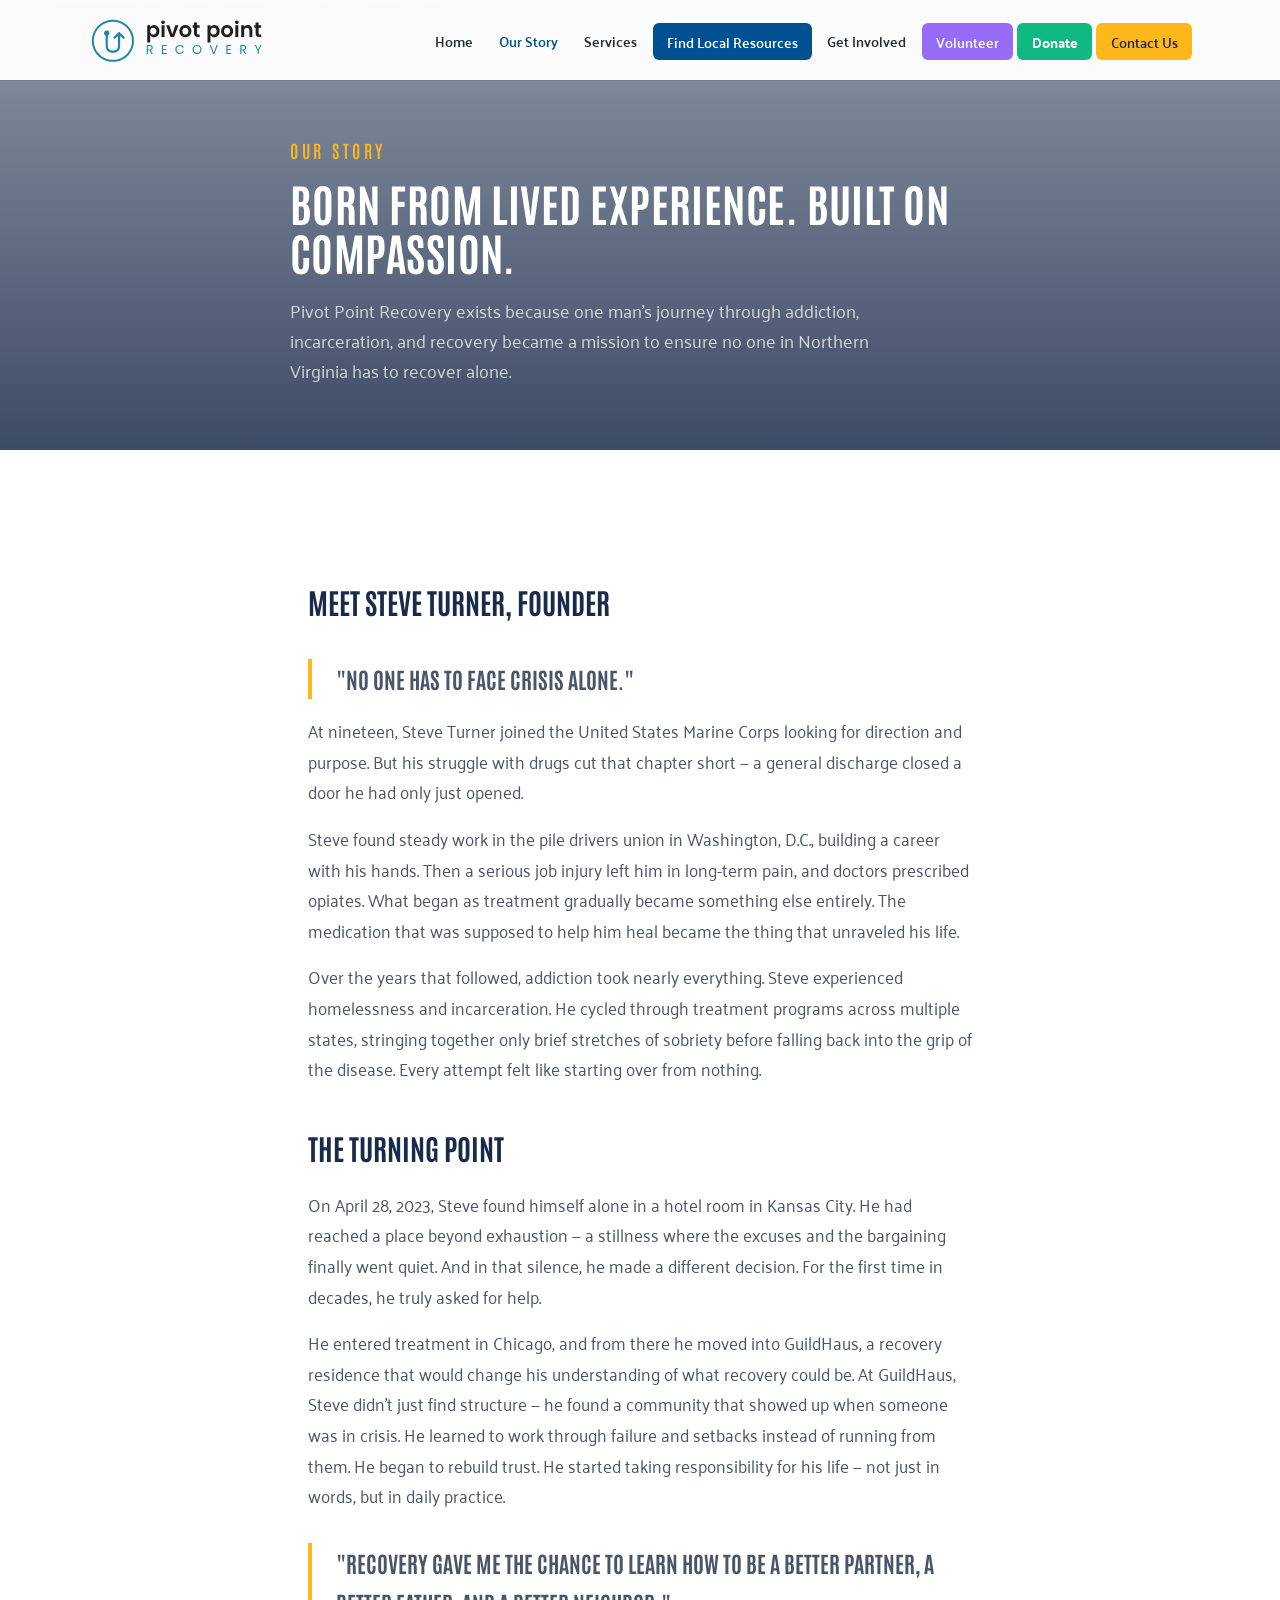
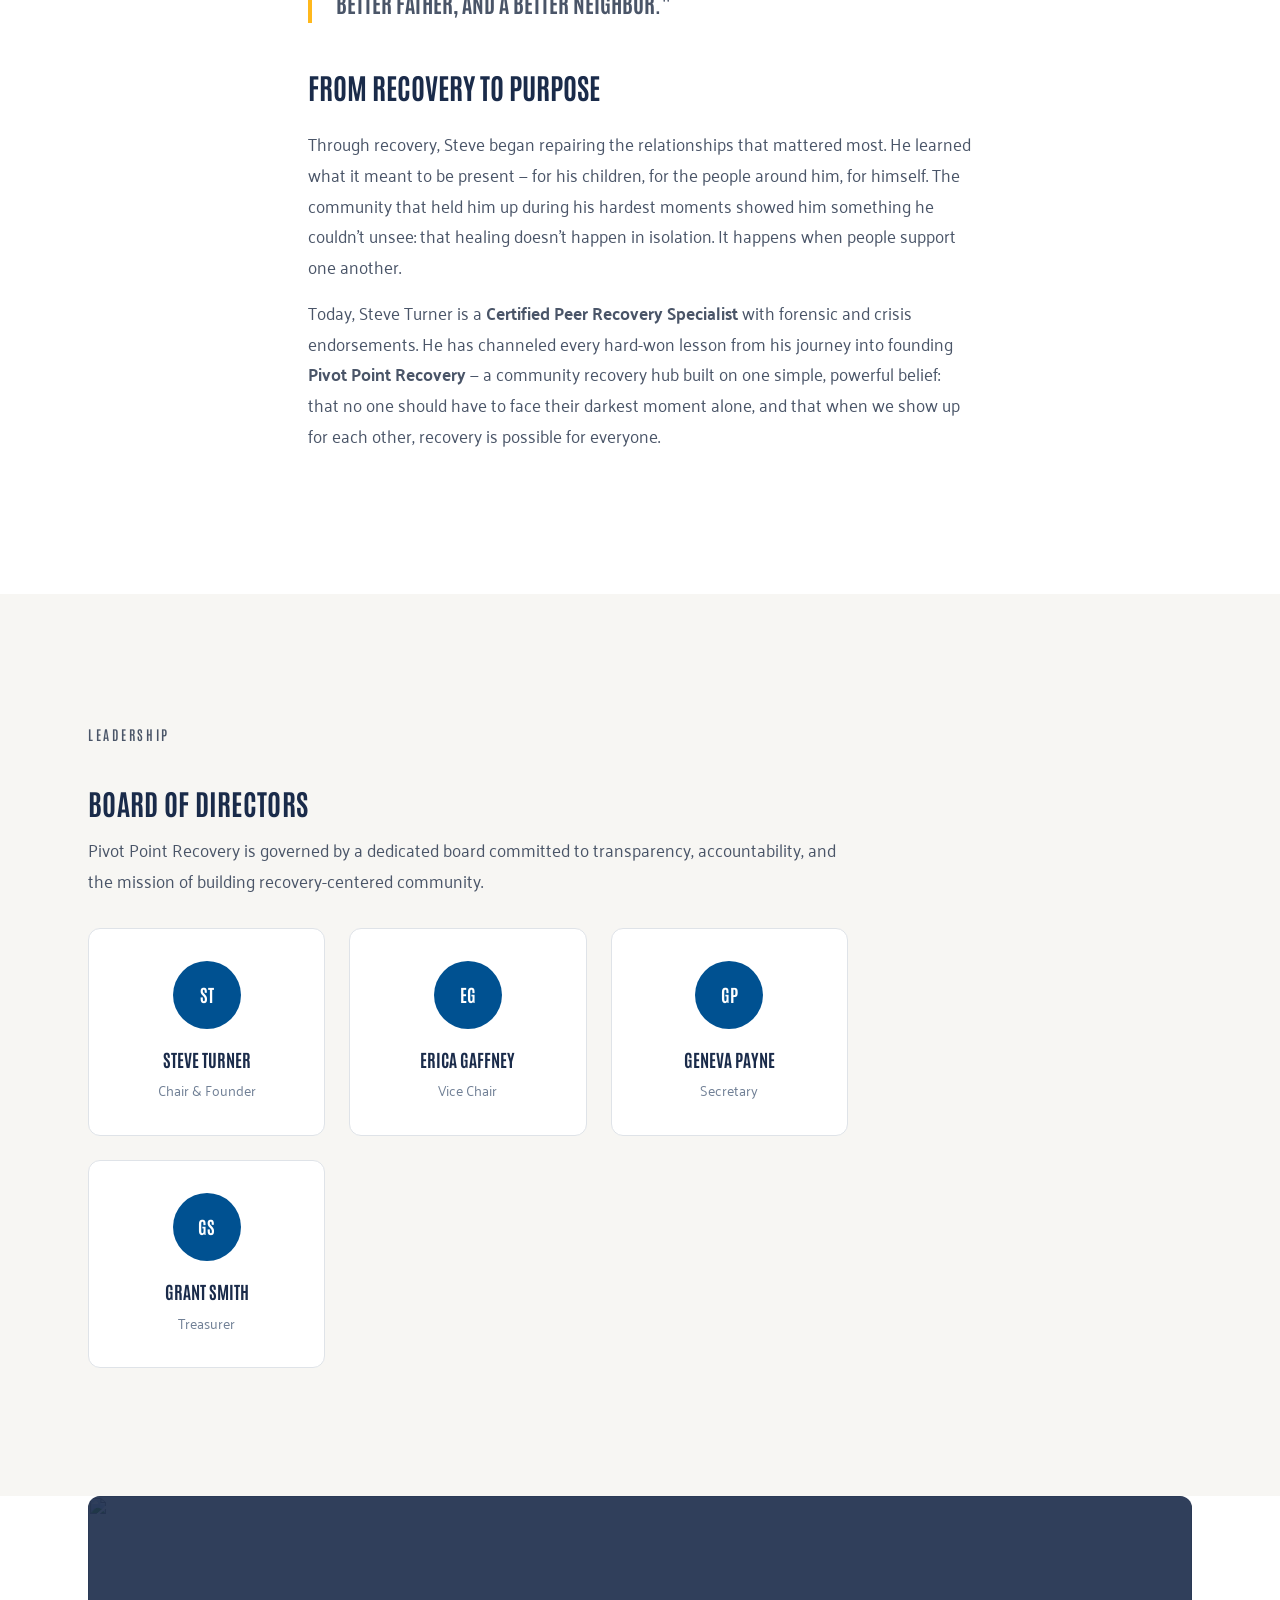
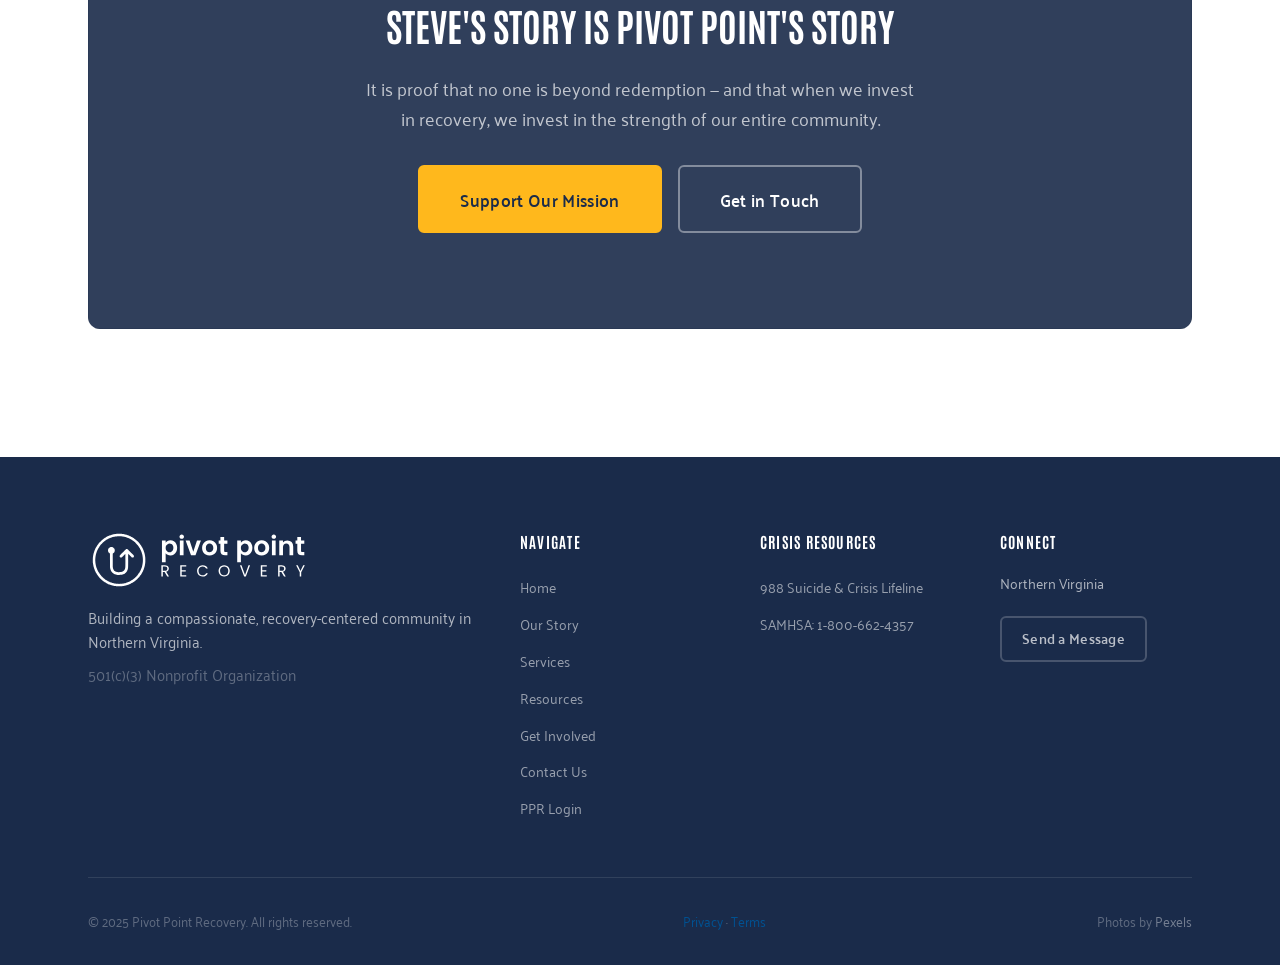
==== commit ebe3e72e: "Make the website independent of nonprofitportal The public site had one hard runtime dependency on t" ====
--- a/about.html
+++ b/about.html
@@ -5,6 +5,23 @@
   <meta name="viewport" content="width=device-width, initial-scale=1.0">
   <title>Our Story — Pivot Point Recovery</title>
   <meta name="description" content="Founded by Steve Turner, a Certified Peer Recovery Specialist, Pivot Point Recovery was born from lived experience and a determination to give others the same opportunity for recovery.">
+  <link rel="canonical" href="https://pivotpointrecovery.org/about">
+  <!-- Social sharing -->
+  <meta property="og:type" content="website">
+  <meta property="og:site_name" content="Pivot Point Recovery">
+  <meta property="og:title" content="Our Story — Pivot Point Recovery">
+  <meta property="og:description" content="Founded by Steve Turner, a Certified Peer Recovery Specialist, Pivot Point Recovery was born from lived experience and a determination to give others the same opportunity for recovery.">
+  <meta property="og:url" content="https://pivotpointrecovery.org/about">
+  <meta property="og:image" content="https://pivotpointrecovery.org/og-image.png">
+  <meta property="og:image:width" content="1200">
+  <meta property="og:image:height" content="630">
+  <meta property="og:image:alt" content="Pivot Point Recovery — peer-led recovery support in Northern Virginia">
+  <meta name="twitter:card" content="summary_large_image">
+  <meta name="twitter:title" content="Our Story — Pivot Point Recovery">
+  <meta name="twitter:description" content="Founded by Steve Turner, a Certified Peer Recovery Specialist, Pivot Point Recovery was born from lived experience and a determination to give others the same opportunity for recovery.">
+  <meta name="twitter:image" content="https://pivotpointrecovery.org/og-image.png">
+  <meta name="theme-color" content="#005191">
+  <!-- /Social sharing -->
   <link rel="preconnect" href="https://fonts.googleapis.com">
   <link rel="preconnect" href="https://fonts.gstatic.com" crossorigin>
   <link href="https://fonts.googleapis.com/css2?family=Antonio:wght@400;500;600;700&family=Palanquin:wght@300;400;500;600;700&family=Plus+Jakarta+Sans:wght@500;700&display=swap" rel="stylesheet">
@@ -106,7 +123,7 @@
         </div>
         <div class="footer-col">
           <h4>Navigate</h4>
-          <ul><li><a href="/">Home</a></li><li><a href="/about">Our Story</a></li><li><a href="/services">Services</a></li><li><a href="/resources">Resources</a></li><li><a href="/get-involved">Get Involved</a></li><li><a href="/contact">Contact Us</a></li><li><a href="/portal">PPR Login</a></li></ul>
+          <ul><li><a href="/">Home</a></li><li><a href="/about">Our Story</a></li><li><a href="/services">Services</a></li><li><a href="/resources">Resources</a></li><li><a href="/get-involved">Get Involved</a></li><li><a href="/contact">Contact Us</a></li><li><a href="https://portal.pivotpointrecovery.org" rel="noopener">PPR Login</a></li></ul>
         </div>
         <div class="footer-col">
           <h4>Crisis Resources</h4>
@@ -120,6 +137,7 @@
       </div>
       <div class="footer-bottom">
         <p>&copy; 2025 Pivot Point Recovery. All rights reserved.</p>
+        <p><a href="/privacy">Privacy</a> &middot; <a href="/terms">Terms</a></p>
         <p class="photo-credit">Photos by <a href="https://www.pexels.com" target="_blank" rel="noopener">Pexels</a></p>
       </div>
     </div>
